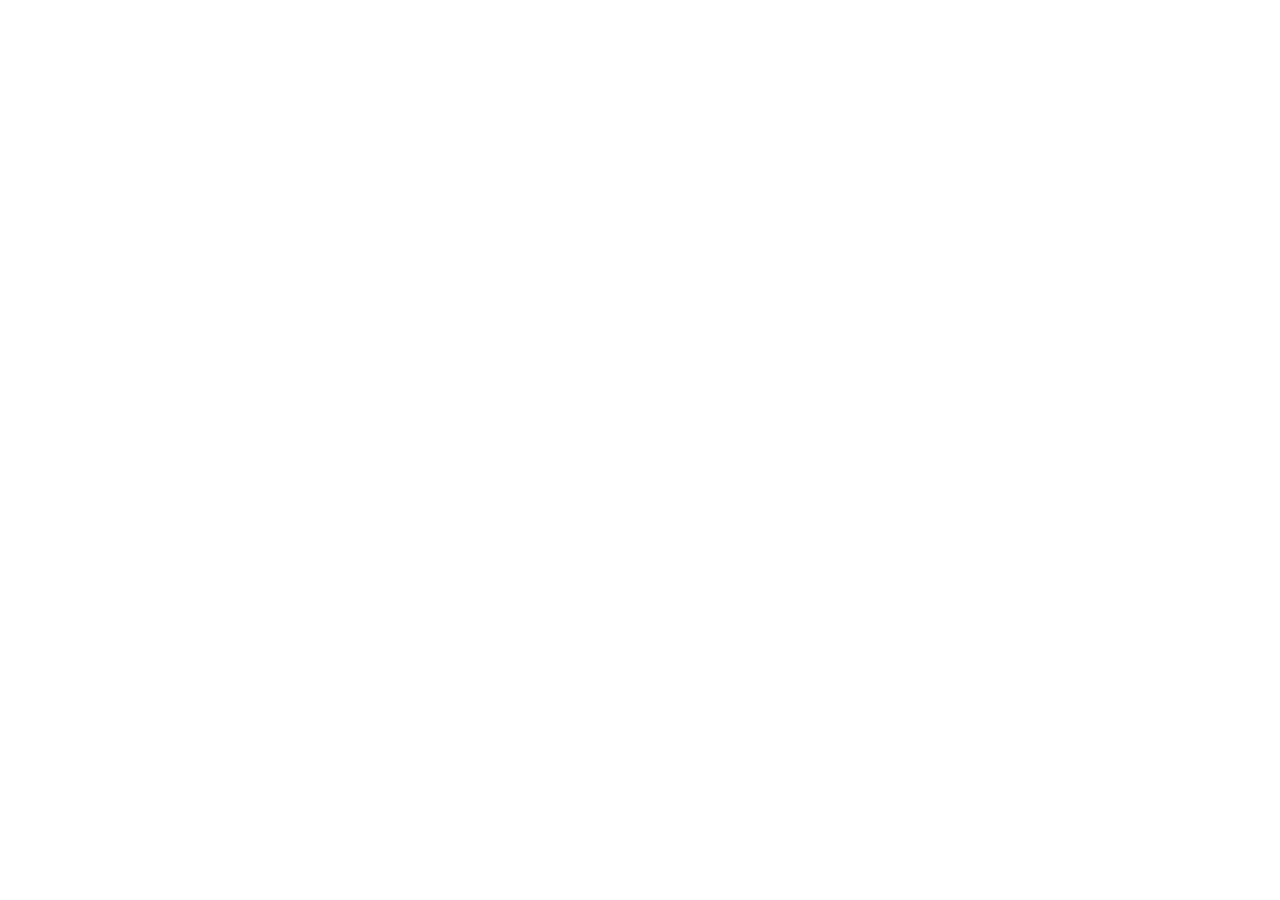
==== index.html @ 3c6a7bb2 "first commit" ====
<!DOCTYPE html>
<html lang="da">

<head>
    <meta charset="UTF-8">
    <meta name="viewport" content="width=device-width, initial-scale=1.0">
    <meta name="robots" content="noindex">
    <title>Landingspage</title>
    <link rel="stylesheet" href="style.css">

</head>

<body>

</body>

</html>
---- style.css ----
* {
  padding: 0;
  margin: 0;
  box-sizing: border-box;
}
img {
  max-width: 100%;
}

header {
  width: 100%;
  height: 80vh;
  display: grid;
  grid-template-columns: repeat(5, 1fr);
  grid-template-rows: repeat(4, 1fr);
}

.header_content {
  display: grid;
  grid-column: 2 / span 3;
  grid-row: 2 / span 2;

  grid-template-rows: subgrid;
  grid-template-columns: subgrid;
}

.product_list_container {
  display: grid;
  grid-template-columns: repeat(auto-fit, minmax(250px, 1fr));
  grid-template-rows: auto auto 1fr auto 1fr;
  gap: 1rem;
}

.product {
  display: grid;
  grid-template-columns: subgrid;
  grid-row: span 5;
  position: relative;
}

.soldout_tag {
  visibility: hidden;
}

.soldout * {
  opacity: 50%;
}

.soldout .soldout_tag {
  visibility: visible;
  position: absolute;
  background-color: black;
  color: white;
  padding: 10px;
  top: 0;
  left: 0;
}
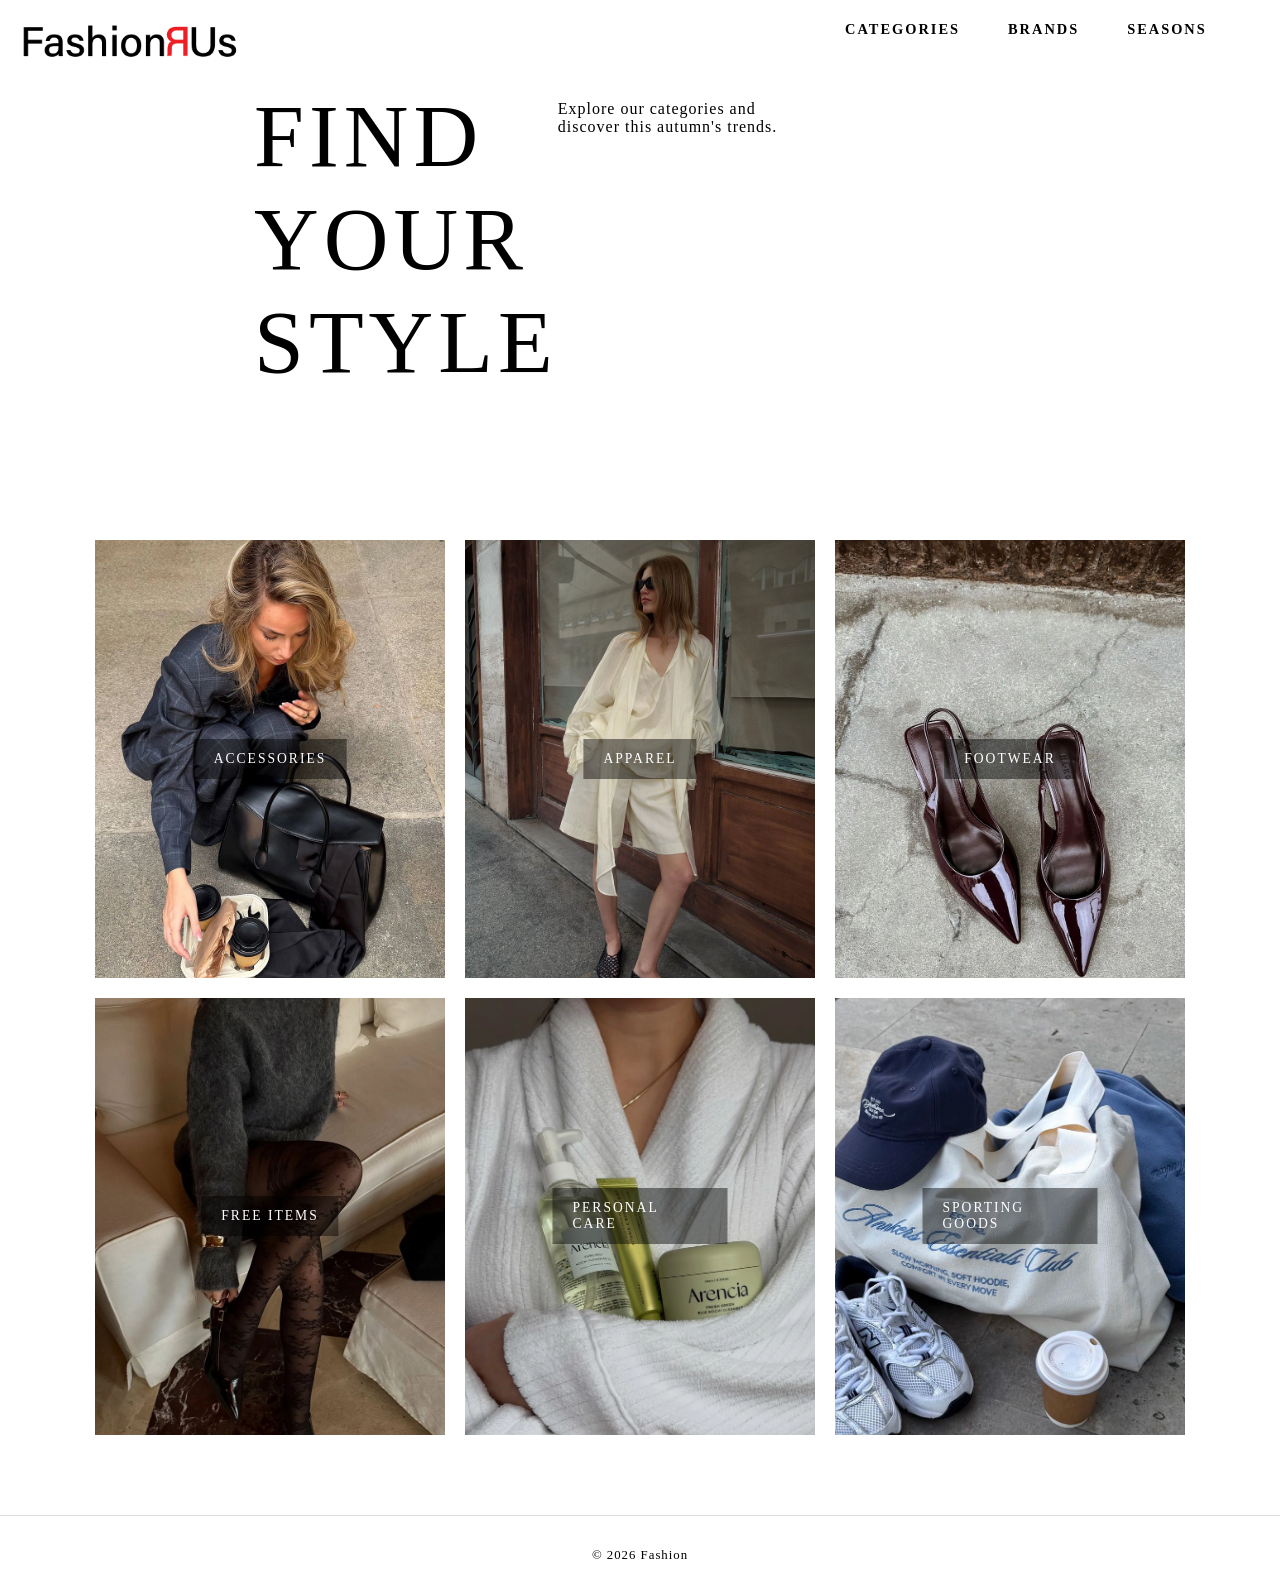
==== commit 953525e6: "statisk site 3 sider" ====
--- a/index.html
+++ b/index.html
@@ -1,5 +1,5 @@
 <!DOCTYPE html>
-<html lang="da">
+<html lang="en">
 
 <head>
     <meta charset="UTF-8">
@@ -11,6 +11,73 @@
 </head>
 
 <body>
+    <header>
+        <div>
+            <a class="logo-btn" href="index.html"><img src="img/logo.webp"
+                    alt="logo"></a>
+
+        </div>
+
+        <nav>
+            <ul class="menu">
+                <li><a class="menuItem" href="index.html">Categories</a></li>
+                <li><a class="menuItem" href="produktliste.html">Brands</a></li>
+                <li><a class="menuItem" href="produktliste.html">Seasons</a>
+                </li>
+            </ul>
+        </nav>
+
+
+        <div class="header_content">
+            <h1>Find your style</h1>
+            <p>Explore our categories and discover this autumn's trends.</p>
+        </div>
+
+    </header>
+
+    <main>
+
+        <div class="category_list_container">
+
+            <div class="category">
+                <img src="img/accessoriess.webp" alt="Accessories">
+                <a href="produktliste.html">Accessories</a>
+
+            </div>
+
+            <div class="category">
+                <img src="img/scarf_detail_ruffle_blouse.webp" alt="Apparel">
+                <a href="produktliste.html">Apparel</a>
+            </div>
+
+            <div class="category">
+                <img src="img/shoes.webp" alt="Footwear">
+                <a href="produktliste.html">Footwear</a>
+            </div>
+
+            <div class="category">
+                <img src="img/freeitems.webp" alt="Free items">
+                <a href="produktliste.html">Free items</a>
+            </div>
+
+            <div class="category">
+                <img src="img/personalcare.webp" alt="Personal Care">
+                <a href="produktliste.html">Personal Care
+                </a>
+            </div>
+            <div class="category">
+                <img src="img/sportsgoods.webp" alt="Sporting Goods">
+                <a href="produktliste.html">Sporting Goods</a>
+            </div>
+        </div>
+    </main>
+
+
+
+    <footer>
+        <p>© 2026 Fashion</p>
+    </footer>
+
 
 </body>
 
--- a/style.css
+++ b/style.css
@@ -5,15 +5,53 @@
 }
 img {
   max-width: 100%;
-}
+  display: block;
+  height: auto;
+}
+
+main {
+  margin-inline: 5rem;
+}
+
+/*************** header ****************/
 
 header {
   width: 100%;
-  height: 80vh;
+  height: 60vh;
   display: grid;
   grid-template-columns: repeat(5, 1fr);
   grid-template-rows: repeat(4, 1fr);
-}
+  padding: 20px;
+}
+
+.menu {
+  display: flex;
+  justify-content: center;
+  gap: 3rem;
+  list-style: none;
+  padding: 0;
+  margin: 0;
+}
+
+.menuItem {
+  color: black;
+  text-decoration: none;
+  font-size: 0.9rem;
+  text-transform: uppercase;
+  letter-spacing: 2px;
+  transition: 0.3s;
+  font-weight: 800;
+}
+
+.menuItem:hover {
+  opacity: 0.5;
+}
+
+nav {
+  grid-column: 4 / 6;
+}
+
+/* header overskrift */
 
 .header_content {
   display: grid;
@@ -22,6 +60,65 @@
 
   grid-template-rows: subgrid;
   grid-template-columns: subgrid;
+}
+
+.header_content h1 {
+  font-size: clamp(3rem, 7vw, 7rem);
+  font-weight: 400;
+  text-transform: uppercase;
+  letter-spacing: 5px;
+}
+
+.header_content p {
+  margin-top: 1rem;
+  font-size: 1rem;
+  letter-spacing: 1px;
+}
+
+/*********************** Kategori liste ***********************/
+
+.category_list_container {
+  display: grid;
+  grid-template-columns: 1fr 1fr;
+  gap: 40px;
+}
+
+.category {
+  position: relative;
+}
+
+.category a {
+  position: absolute;
+  top: 50%;
+  left: 50%;
+  transform: translate(-50%, -50%);
+  color: white;
+  text-decoration: none;
+  text-transform: uppercase;
+  letter-spacing: 2px;
+  font-size: 0.85rem;
+  font-weight: 500;
+
+  background-color: rgba(0, 0, 0, 0.45);
+  padding: 12px 20px;
+
+  transition: all 0.3s ease;
+}
+
+.category a:hover {
+  background-color: white;
+  color: black;
+}
+
+.category img {
+  object-fit: cover;
+  aspect-ratio: 4 / 5;
+}
+
+/***********************  Produkt liste ***********************/
+
+.undertitle {
+  margin-bottom: 20px;
 }
 
 .product_list_container {
@@ -34,6 +131,7 @@
 .product {
   display: grid;
   grid-template-columns: subgrid;
+  grid-template-rows: subgrid;
   grid-row: span 5;
   position: relative;
 }
@@ -55,3 +153,97 @@
   top: 0;
   left: 0;
 }
+
+/********** enkelt produkt - side **************/
+
+.produktside {
+  display: grid;
+  gap: 5rem;
+  margin: 5rem;
+  align-items: start;
+}
+
+.produktimg img {
+  width: 70%;
+  margin: 0 auto;
+}
+
+.produkt_info h1 {
+  text-transform: uppercase;
+  font-size: 3rem;
+  font-weight: 400;
+  margin-bottom: 1.5rem;
+}
+
+.produkt_info h2 {
+  font-size: 1rem;
+}
+
+.produkt_beskrivelse {
+  max-width: 400px;
+  line-height: 1.6;
+  margin-block: 1rem;
+  font-size: 1.2rem;
+}
+
+/* størrelses-valg knap: ***/
+
+.produkt_info label {
+  display: block;
+  margin-bottom: 0.5rem;
+  font-size: 0.9rem;
+}
+
+.produkt_info select {
+  width: 30%;
+  padding: 1rem;
+  border: 1px solid black;
+  background: white;
+  font-size: 1rem;
+  margin-bottom: 1rem;
+}
+
+.produkt_info button {
+  width: 100%;
+  padding: 1rem;
+  border: 1px solid black;
+  background: black;
+  color: white;
+  font-size: 1rem;
+  cursor: pointer;
+}
+
+.produkt_info button:hover {
+  background: white;
+  color: black;
+}
+
+/***** footer ***/
+
+footer {
+  margin-top: 5rem;
+  padding: 2rem;
+  text-align: center;
+  border-top: 1px solid #ddd;
+}
+
+footer p {
+  font-size: 0.8rem;
+  letter-spacing: 1px;
+}
+
+/************** desktop *********************/
+
+@media (min-width: 800px) {
+  /* layout indexside */
+  .category_list_container {
+    display: grid;
+    grid-template-columns: repeat(3, minmax(200px, 350px));
+    gap: 20px;
+    justify-content: center;
+  }
+
+  .produktside {
+    grid-template-columns: 1fr 1fr;
+  }
+}
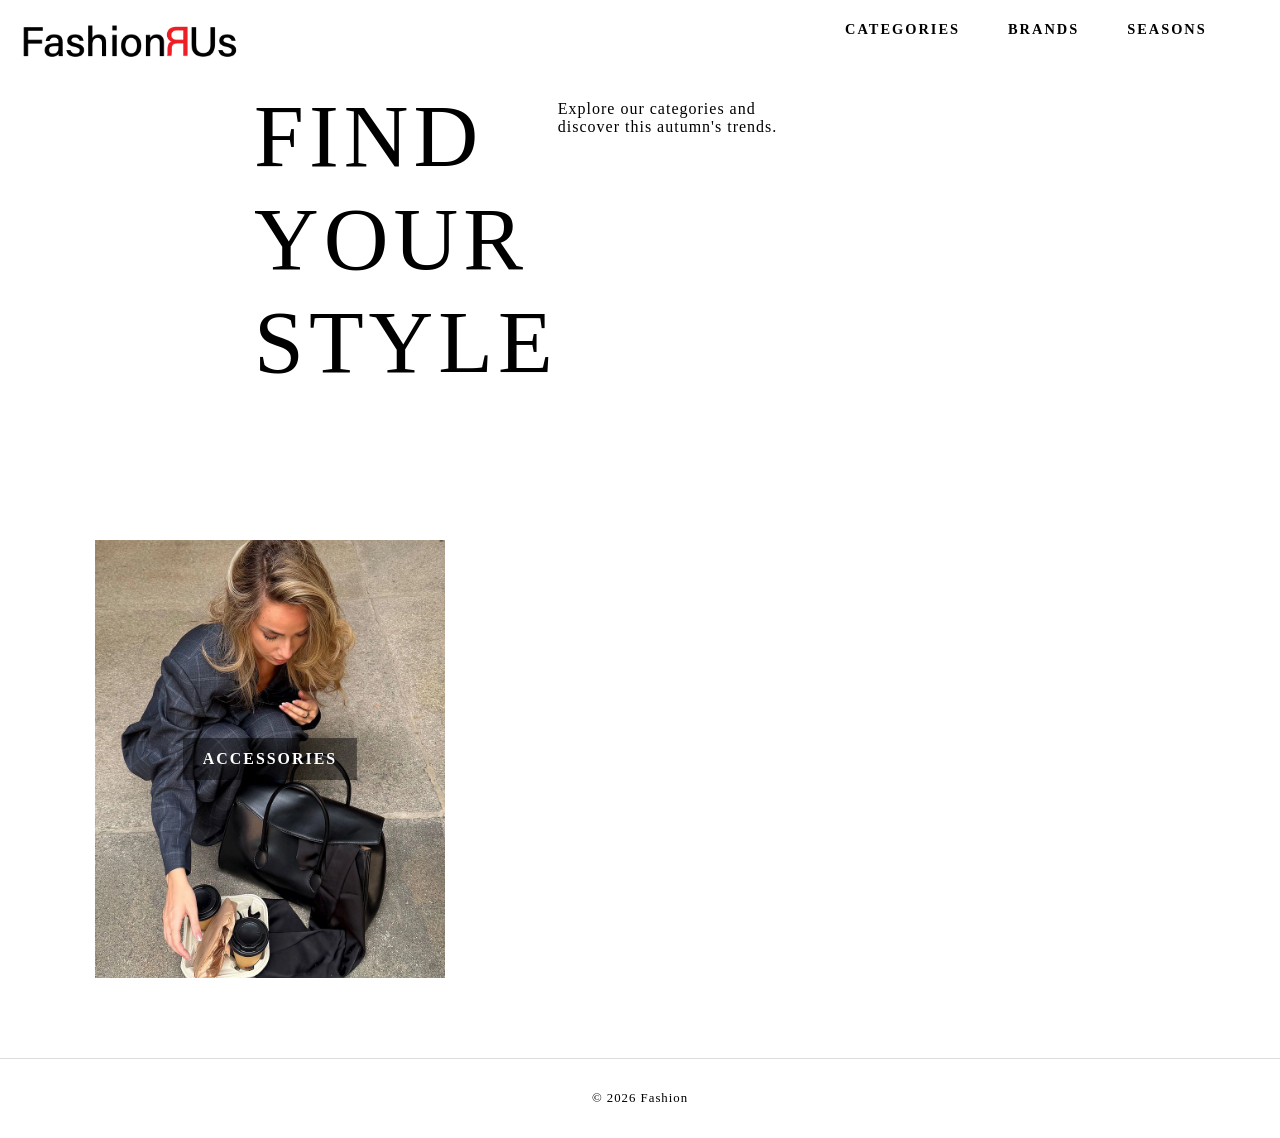
==== commit e4db3575: "Add script reference and update category links in index.html" ====
--- a/index.html
+++ b/index.html
@@ -7,6 +7,7 @@
     <meta name="robots" content="noindex">
     <title>Landingspage</title>
     <link rel="stylesheet" href="style.css">
+    <script src="index.js" defer></script>
 
 </head>
 
@@ -41,11 +42,13 @@
 
             <div class="category">
                 <img src="img/accessoriess.webp" alt="Accessories">
-                <a href="produktliste.html">Accessories</a>
+                <a href="produktliste.html">
+                    <h3>Accessories</h3>
+                </a>
 
             </div>
 
-            <div class="category">
+            <!-- <div class="category">
                 <img src="img/scarf_detail_ruffle_blouse.webp" alt="Apparel">
                 <a href="produktliste.html">Apparel</a>
             </div>
@@ -68,7 +71,7 @@
             <div class="category">
                 <img src="img/sportsgoods.webp" alt="Sporting Goods">
                 <a href="produktliste.html">Sporting Goods</a>
-            </div>
+            </div> -->
         </div>
     </main>
 
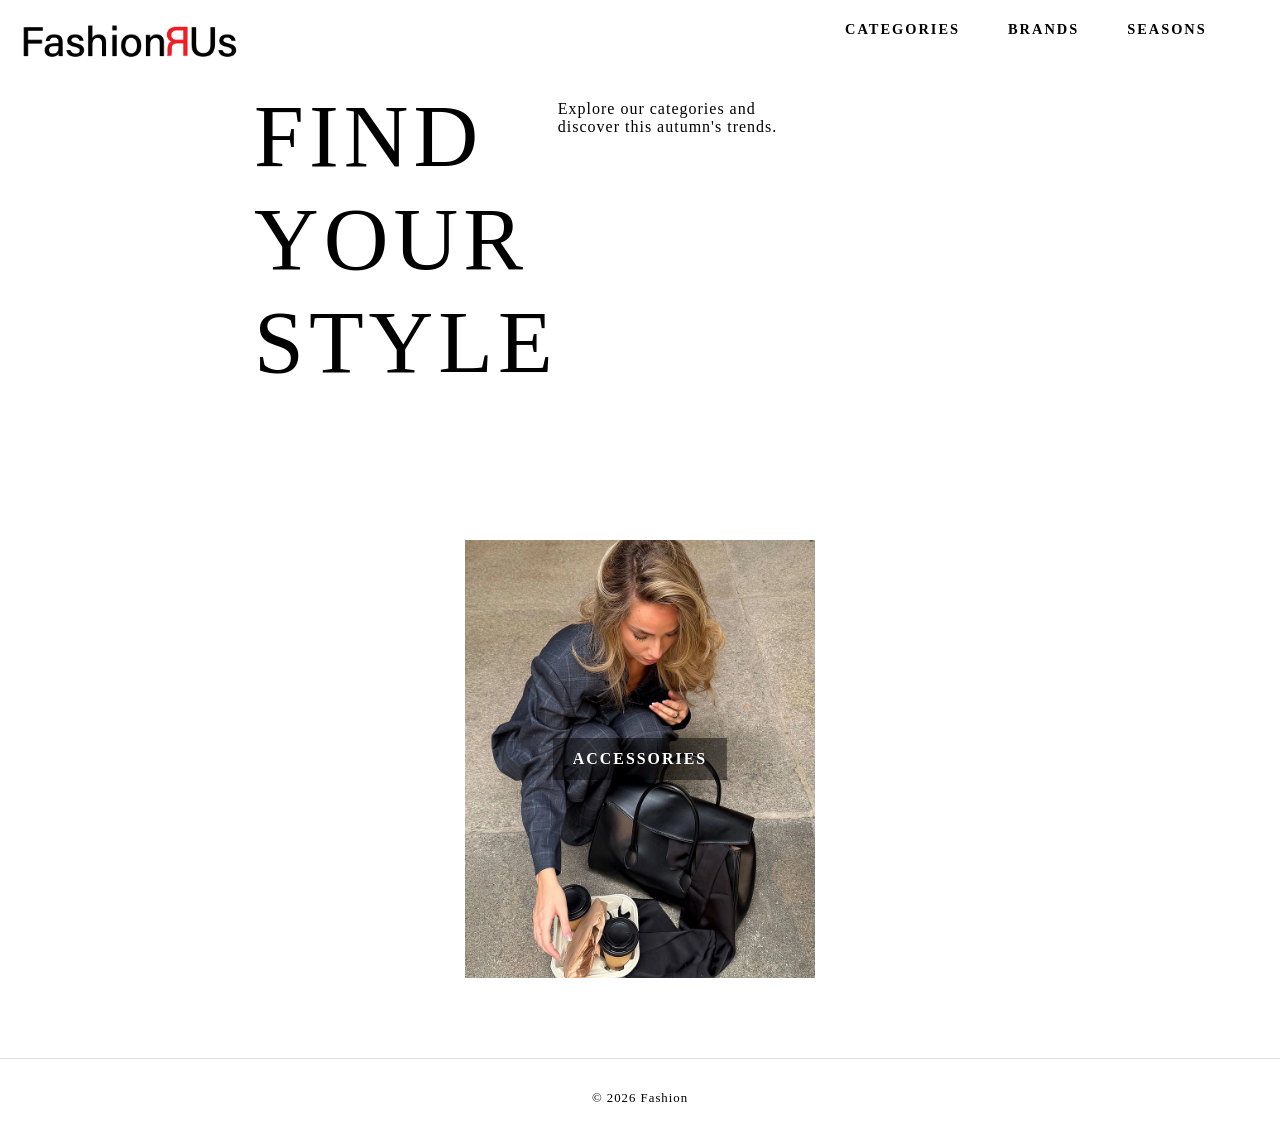
==== commit 81d57c85: "produktsidefærdig" ====
--- a/index.html
+++ b/index.html
@@ -39,7 +39,8 @@
     <main>
 
         <div class="category_list_container">
-
+            <a class="category"
+                href="productlist.html?Category=Accessories"></a>
             <div class="category">
                 <img src="img/accessoriess.webp" alt="Accessories">
                 <a href="produktliste.html">
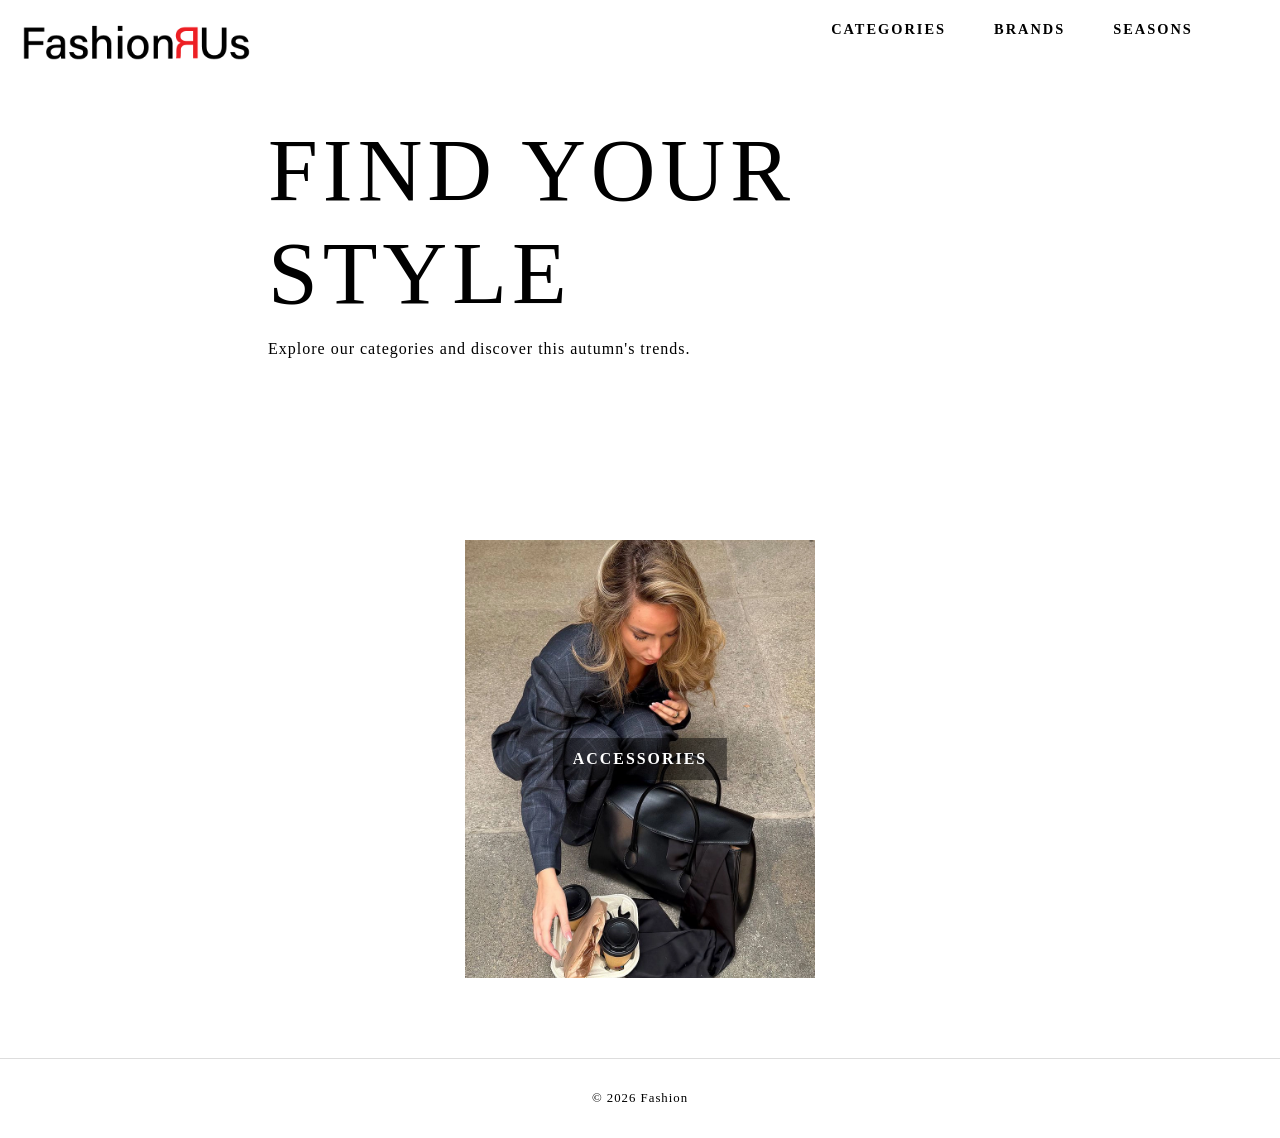
==== commit b9b4550d: "DONE" ====
--- a/index.html
+++ b/index.html
@@ -7,6 +7,7 @@
     <meta name="robots" content="noindex">
     <title>Landingspage</title>
     <link rel="stylesheet" href="style.css">
+
     <script src="index.js" defer></script>
 
 </head>
--- a/style.css
+++ b/style.css
@@ -57,9 +57,7 @@
   display: grid;
   grid-column: 2 / span 3;
   grid-row: 2 / span 2;
-
   grid-template-rows: subgrid;
-  grid-template-columns: subgrid;
 }
 
 .header_content h1 {
@@ -186,6 +184,12 @@
   font-size: 1.2rem;
 }
 
+.discount_tag {
+  color: red;
+  font-weight: bold;
+  font-size: 1.5rem;
+}
+
 /* størrelses-valg knap: ***/
 
 .produkt_info label {
